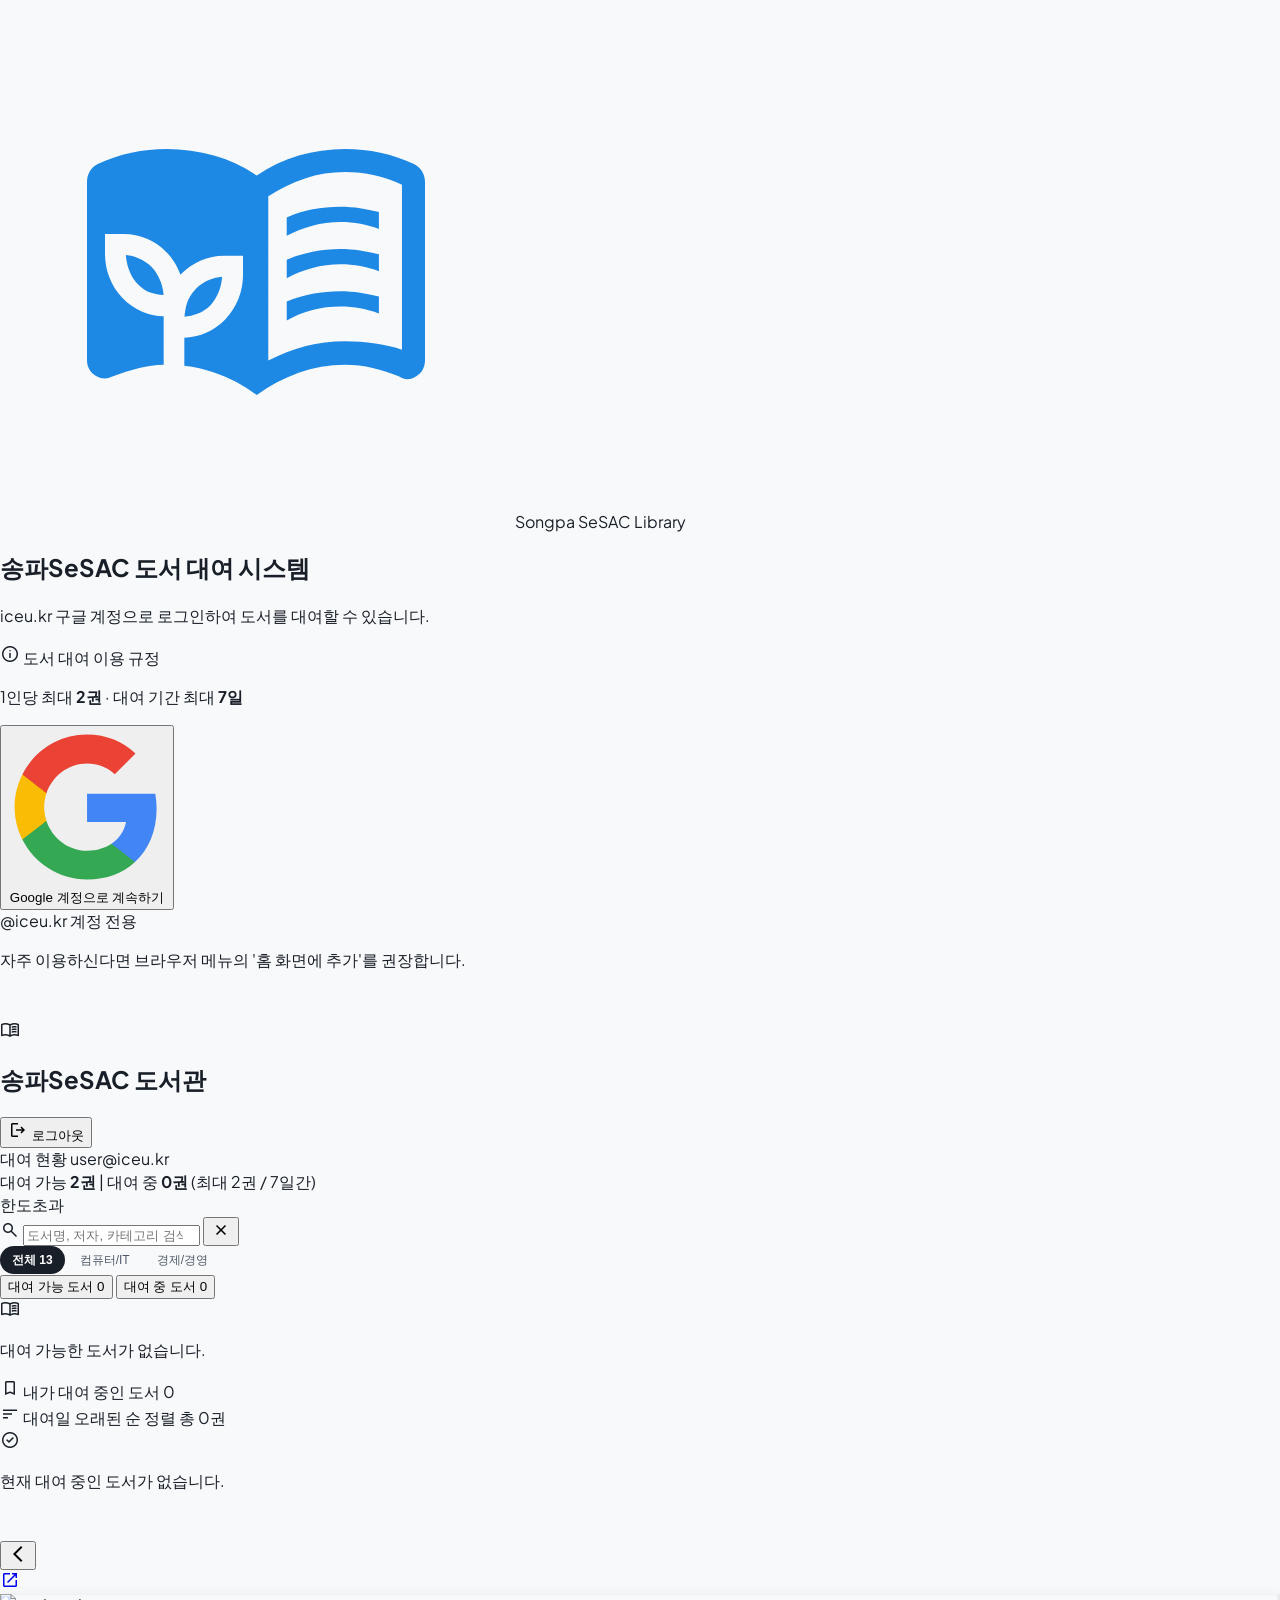
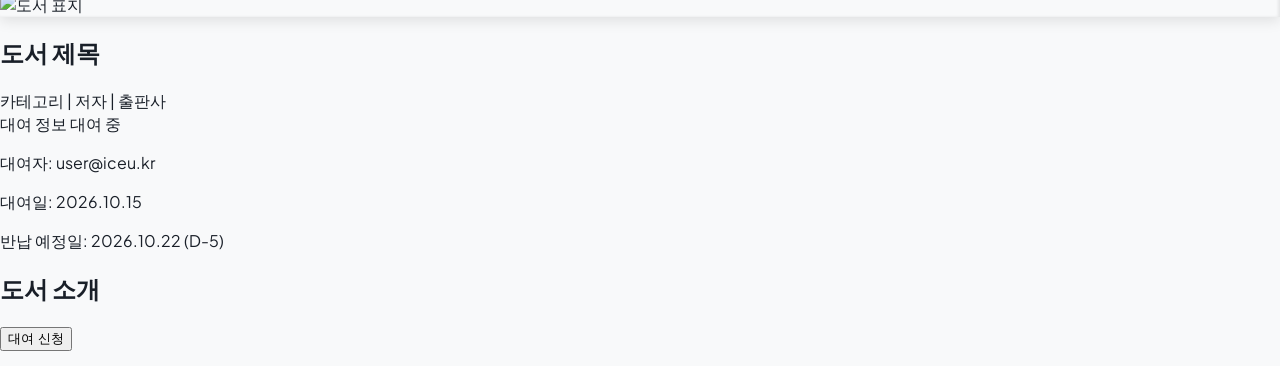
==== index.html @ e3304e96 "대여중 도서의 대여일 표시 삭제" ====
<!DOCTYPE html>
<html lang="ko">
<head>
  <meta charset="utf-8">
  <meta name="viewport" content="width=device-width, initial-scale=1.0, maximum-scale=1.0, user-scalable=no, viewport-fit=cover">
  <title>송파SeSAC 도서 대여 및 관리 시스템</title>

  <!-- iOS Safari ITP & Storage Partitioning Protection -->
  <script>
    // *.web.app 접속 시 authDomain(*.firebaseapp.com)과 동일 출처로 즉시 전환
    if (typeof location !== 'undefined' && location.hostname.endsWith('.web.app')) {
      location.replace('https://' + location.hostname.replace('.web.app', '.firebaseapp.com') + location.pathname + location.search + location.hash);
    }
  </script>

  <!-- PWA Metadata -->
  <link rel="manifest" href="./manifest.json?v=2">
  <meta name="theme-color" content="#0066ff">
  <meta name="apple-mobile-web-app-capable" content="yes">
  <meta name="apple-mobile-web-app-status-bar-style" content="default">
  <meta name="apple-mobile-web-app-title" content="SeSAC도서관">

  <!-- Apple Touch Icon for iOS Safari (Cache-busted) -->
  <link rel="apple-touch-icon" href="./icons/icon-192.png?v=2">
  <link rel="apple-touch-icon" sizes="180x180" href="./icons/icon-192.png?v=2">
  <link rel="apple-touch-icon" sizes="192x192" href="./icons/icon-192.png?v=2">
  <link rel="apple-touch-icon" sizes="512x512" href="./icons/icon-512.png?v=2">
  <link rel="apple-touch-icon-precomposed" href="./icons/icon-192.png?v=2">
  <link rel="icon" type="image/png" sizes="192x192" href="./icons/icon-192.png?v=2">
  <link rel="icon" type="image/png" sizes="512x512" href="./icons/icon-512.png?v=2">
  <link rel="shortcut icon" href="./icons/icon-192.png?v=2">

  <!-- Google Web Fonts & Material Symbols -->
  <link rel="preconnect" href="https://fonts.googleapis.com">
  <link rel="preconnect" href="https://fonts.gstatic.com" crossorigin>
  <link href="https://fonts.googleapis.com/css2?family=Plus+Jakarta+Sans:wght@400;500;600;700&family=Pretendard:wght@400;500;600;700&display=swap" rel="stylesheet">
  <link href="https://fonts.googleapis.com/css2?family=Material+Symbols+Outlined:opsz,wght,FILL,GRAD@20..48,100..700,0..1,-50..200" rel="stylesheet">

  <!-- Tailwind CSS -->
  <script src="https://cdn.tailwindcss.com?plugins=forms,container-queries"></script>
  <script>
    tailwind.config = {
      darkMode: "class",
      theme: {
        extend: {
          colors: {
            primary: "#0066ff",
            "primary-hover": "#0052cc",
            "primary-dark": "#004881",
            "primary-light": "#e8f2ff",
            surface: "#ffffff",
            "surface-subtle": "#f8f9fa",
            "surface-alt": "#f8f9fa",
            "surface-muted": "#f1f3f5",
            "border-subtle": "#e9ecef",
            "border-default": "#dee2e6",
            "border-line": "#e9ecef",
            "text-main": "#191f28",
            "text-sub": "#4e5968",
            "text-muted": "#8b95a1",
            "badge-red": "#e03131",
            "badge-red-bg": "#fff5f5",
            "badge-blue": "#0066ff",
            "badge-blue-bg": "#eff6ff",
            "badge-green": "#2b8a3e",
            "badge-green-bg": "#ebfbee"
          },
          fontFamily: {
            sans: ["Pretendard", "Plus Jakarta Sans", "-apple-system", "BlinkMacSystemFont", "system-ui", "sans-serif"]
          }
        }
      }
    };
  </script>

  <!-- Custom Styles -->
  <link rel="stylesheet" href="./styles.css?v=7">

  <!-- Firebase SDKs (Compat for Zero-build Browser PWA) -->
  <script src="https://www.gstatic.com/firebasejs/10.12.0/firebase-app-compat.js"></script>
  <script src="https://www.gstatic.com/firebasejs/10.12.0/firebase-auth-compat.js"></script>
  <script src="https://www.gstatic.com/firebasejs/10.12.0/firebase-firestore-compat.js"></script>
</head>
<body class="bg-[#f8f9fa] text-text-main min-h-screen flex flex-col justify-between items-center selection:bg-primary selection:text-white">

  <!-- APP SHELL CONTAINER (Mobile Centered) -->
  <div id="appShell" class="w-full max-w-md min-h-screen bg-white flex flex-col relative shadow-xl shadow-slate-200/50">

    <!-- ========================================== -->
    <!-- 1. HOME SCREEN (로그인 화면 - design_guide/home) -->
    <!-- ========================================== -->
    <section id="homeView" class="w-full h-[100dvh] min-h-[100dvh] max-h-[100dvh] flex flex-col justify-between pt-safe pb-safe px-5 py-4 sm:py-6 bg-[#f8f9fa] overflow-hidden">
      <main class="w-full flex flex-col justify-between flex-1 h-full">
        <!-- Top Brand Header -->
        <div class="flex flex-col items-center text-center mt-2 sm:mt-6 mb-3 sm:mb-6">
          <img src="./icons/icon_logo_512.svg" alt="송파SeSAC 도서관" class="w-20 h-20 sm:w-28 sm:h-28 mb-3 object-contain" onerror="this.onerror=null; this.src='./icons/icon_logo_512.png';">
          <span class="text-xs font-semibold text-primary tracking-wider uppercase mb-1">Songpa SeSAC Library</span>
          <h1 class="text-xl sm:text-2xl font-bold text-text-main tracking-tight">송파SeSAC 도서 대여 시스템</h1>
          <p class="text-[13px] sm:text-[14px] text-text-sub mt-1.5 leading-relaxed">
            iceu.kr 구글 계정으로 로그인하여 도서를 대여할 수 있습니다.
          </p>
        </div>

        <div class="space-y-3 sm:space-y-4 my-auto max-w-xs mx-auto w-full">
          <!-- Minimal Loan Rules Box (로그인 버튼 위로 배치) -->
          <div class="bg-surface-subtle border border-border-subtle rounded-xl p-3 px-3.5 shadow-sm">
            <div class="flex items-center gap-1.5 text-xs font-semibold text-text-sub mb-1">
              <span class="material-symbols-outlined text-[15px] text-text-muted">info</span>
              <span>도서 대여 이용 규정</span>
            </div>
            <p class="text-xs text-text-muted leading-relaxed">
              1인당 최대 <strong class="font-semibold text-text-sub">2권</strong> · 대여 기간 최대 <strong class="font-semibold text-text-sub">7일</strong>
            </p>
          </div>

          <!-- Google Login Button -->
          <div class="bg-white rounded-2xl p-3 border border-border-subtle shadow-sm">
            <button id="googleSsoBtn" type="button" class="w-full h-11 sm:h-12 bg-white hover:bg-slate-50 active:scale-[0.98] border border-border-default rounded-xl transition-all flex items-center justify-center gap-3 px-3 shadow-[0_1px_2px_rgba(0,0,0,0.04)]">
              <svg class="w-5 h-5 shrink-0" viewBox="0 0 24 24">
                <path d="M22.56 12.25c0-.78-.07-1.53-.2-2.25H12v4.26h5.92c-.26 1.37-1.04 2.53-2.21 3.31v2.77h3.57c2.08-1.92 3.28-4.74 3.28-8.09z" fill="#4285F4"/>
                <path d="M12 23c2.97 0 5.46-.98 7.28-2.66l-3.57-2.77c-.98.66-2.23 1.06-3.71 1.06-2.86 0-5.29-1.93-6.16-4.53H2.18v2.84C3.99 20.53 7.7 23 12 23z" fill="#34A853"/>
                <path d="M5.84 14.09c-.22-.66-.35-1.36-.35-2.09s.13-1.43.35-2.09V7.06H2.18C1.43 8.55 1 10.22 1 12s.43 3.45 1.18 4.94l2.85-2.22.81-.63z" fill="#FBBC05"/>
                <path d="M12 5.38c1.62 0 3.06.56 4.21 1.64l3.15-3.15C17.45 2.09 14.97 1 12 1 7.7 1 3.99 3.47 2.18 7.06l3.66 2.84c.87-2.6 3.3-4.52 6.16-4.52z" fill="#EA4335"/>
              </svg>
              <span class="text-sm font-semibold text-text-main">Google 계정으로 계속하기</span>
            </button>
            <div class="mt-2 text-center">
              <span class="inline-block text-[11px] font-medium text-primary bg-primary-light px-2 py-0.5 rounded-full">
                @iceu.kr 계정 전용
              </span>
            </div>
          </div>
        </div>

        <!-- Bottom PWA Helper Hint -->
        <div class="mt-auto pt-4 pb-1 text-center shrink-0">
          <p class="text-[11px] text-text-muted">
            자주 이용하신다면 브라우저 메뉴의 <span class="font-medium text-text-sub">'홈 화면에 추가'</span>를 권장합니다.
          </p>
        </div>
      </main>
    </section>

    <!-- ========================================== -->
    <!-- 2. BOOK LIST SCREEN (도서 목록 화면 - design_guide/book_list) -->
    <!-- ========================================== -->
    <section id="bookListView" class="w-full min-h-screen flex flex-col bg-white hidden">
      <!-- 1. Fixed Header -->
      <header class="sticky top-0 w-full z-30 bg-white/95 backdrop-blur-md pt-safe border-b border-border-subtle">
        <div class="h-14 px-4 flex items-center justify-between">
          <div class="flex items-center gap-2 min-w-0">
            <div class="w-7 h-7 rounded-lg bg-primary text-white flex items-center justify-center font-bold text-xs shrink-0 shadow-sm">
              <span class="material-symbols-outlined text-[18px]">menu_book</span>
            </div>
            <h1 class="text-[17px] font-bold text-text-main tracking-tight truncate">송파SeSAC 도서관</h1>
          </div>
          <div class="flex items-center gap-1 shrink-0">
            <button id="logoutBtn" class="h-8 px-2.5 flex items-center gap-1 text-text-sub hover:text-text-main hover:bg-surface-alt rounded-lg text-xs transition" title="로그아웃" type="button">
              <span class="material-symbols-outlined text-[18px]">logout</span>
              <span class="text-[12px] font-medium">로그아웃</span>
            </button>
          </div>
        </div>
      </header>

      <!-- Main Scrollable Content -->
      <main class="flex-1 flex flex-col w-full pb-safe">
        <!-- 2. Rental Status Banner -->
        <div class="px-4 pt-3 pb-2">
          <div class="p-3.5 rounded-xl bg-surface-alt border border-border-line flex items-center justify-between shadow-xs">
            <div class="flex flex-col">
              <div class="flex items-center gap-1.5">
                <span class="text-[13px] font-bold text-text-main">대여 현황</span>
                <span id="userEmailBadge" class="text-[12px] text-primary font-mono font-medium truncate max-w-[190px]">user@iceu.kr</span>
              </div>
              <div class="text-[13px] text-text-sub mt-0.5">
                대여 가능 <strong id="userAvailableQuota" class="text-primary font-bold">2권</strong>
                <span class="mx-1 text-border-line">|</span>
                대여 중 <strong id="userRentedCount" class="text-text-main font-bold">0권</strong>
                <span class="text-[11px] text-text-muted">(최대 2권 / 7일간)</span>
              </div>
            </div>
            <div id="userWarningPill" class="hidden">
              <span class="px-2 py-1 rounded text-[11px] font-bold bg-badge-red-bg text-badge-red">한도초과</span>
            </div>
          </div>
        </div>

        <!-- 3. Search Bar -->
        <div class="px-4 py-2">
          <div class="relative flex items-center">
            <span class="material-symbols-outlined absolute left-3 text-text-muted text-[19px] pointer-events-none">search</span>
            <input id="catalogSearchInput" class="w-full h-10 pl-9 pr-9 bg-surface-alt text-text-main placeholder:text-text-muted text-[14px] rounded-lg border border-transparent focus:border-border-default focus:ring-1 focus:ring-primary focus:bg-white transition-all outline-none" placeholder="도서명, 저자, 카테고리 검색..." type="search">
            <button id="clearSearchBtn" class="absolute right-2.5 text-text-sub hover:text-text-main hidden" title="검색어 지우기" type="button">
              <span class="material-symbols-outlined text-[18px]">close</span>
            </button>
          </div>
        </div>

        <!-- 4. Category Filter Chips -->
        <div class="flex items-center gap-1.5 overflow-x-auto no-scrollbar px-4 py-1.5">
          <button class="category-chip active" data-category="ALL" type="button">전체 13</button>
          <button class="category-chip" data-category="컴퓨터/IT" type="button">컴퓨터/IT</button>
          <button class="category-chip" data-category="경제/경영" type="button">경제/경영</button>
        </div>

        <!-- 5. Segmented Tabs (대여 가능 도서 / 대여 중) -->
        <div class="px-4 pt-3 pb-1">
          <div class="flex border-b border-border-line">
            <button id="tabBtnAvailable" class="tab-btn flex-1 pb-2.5 text-center text-[14px] font-bold text-text-main border-b-2 border-primary transition-colors flex items-center justify-center gap-1.5" onclick="switchCatalogTab('available')" type="button">
              <span>대여 가능 도서</span>
              <span id="tabCountAvailable" class="text-[12px] font-bold text-primary">0</span>
            </button>
            <button id="tabBtnRented" class="tab-btn flex-1 pb-2.5 text-center text-[14px] font-medium text-text-sub hover:text-text-main border-b-2 border-transparent transition-colors flex items-center justify-center gap-1.5" onclick="switchCatalogTab('rented')" type="button">
              <span>대여 중 도서</span>
              <span id="tabCountRented" class="text-[12px] font-medium text-badge-red">0</span>
            </button>
          </div>
        </div>

        <!-- 6. SECTION 1: 대여 가능 도서 목록 -->
        <section id="sectionAvailable" class="flex flex-col transition-opacity duration-200">
          <div id="availableBooksList" class="flex flex-col divide-y divide-border-subtle">
            <!-- Rendered dynamically by JavaScript -->
          </div>
          <div id="emptyAvailableNotice" class="hidden p-12 text-center flex flex-col items-center justify-center text-text-muted">
            <span class="material-symbols-outlined text-[44px] mb-2 text-slate-300">menu_book</span>
            <p class="text-sm font-medium">대여 가능한 도서가 없습니다.</p>
          </div>
        </section>

        <!-- 7. SECTION 2: 대여 중 도서 목록 (대여일 오래된 순 정렬) -->
        <section id="sectionRented" class="flex flex-col transition-opacity duration-200 hidden">
          <!-- My Rented Highlight Bar -->
          <div id="myRentedBanner" class="p-4 bg-primary-light/40 border-b border-blue-100 hidden">
            <div class="flex items-center justify-between mb-2">
              <div class="flex items-center gap-1.5">
                <span class="material-symbols-outlined text-primary text-[18px]">bookmark</span>
                <span class="text-[13px] font-bold text-primary-dark">내가 대여 중인 도서</span>
                <span id="myRentedCountBadge" class="px-1.5 py-0.2 rounded-full text-[11px] font-bold bg-primary text-white">0</span>
              </div>
            </div>
            <div id="myRentedContainer" class="space-y-2.5">
              <!-- Rendered dynamically -->
            </div>
          </div>

          <!-- Sort & Counter Header -->
          <div class="px-4 py-2.5 bg-surface-alt border-b border-border-subtle flex items-center justify-between text-[12px]">
            <span class="text-text-sub font-medium flex items-center gap-1">
              <span class="material-symbols-outlined text-[15px] text-text-muted">sort</span>
              대여일 오래된 순 정렬
            </span>
            <span id="rentedHeaderTotal" class="text-[12px] text-text-muted font-mono">총 0권</span>
          </div>

          <!-- Rented Books List -->
          <div id="rentedBooksList" class="flex flex-col divide-y divide-border-subtle">
            <!-- Rendered dynamically by JavaScript -->
          </div>

          <div id="emptyRentedNotice" class="hidden p-12 text-center flex flex-col items-center justify-center text-text-muted">
            <span class="material-symbols-outlined text-[44px] mb-2 text-slate-300">check_circle</span>
            <p class="text-sm font-medium">현재 대여 중인 도서가 없습니다.</p>
          </div>
        </section>
      </main>
    </section>

    <!-- ========================================== -->
    <!-- 3. BOOK DETAIL SCREEN (도서 상세 화면 - design_guide/book_info) -->
    <!-- ========================================== -->
    <section id="bookDetailView" class="fixed inset-0 max-w-md mx-auto z-30 flex flex-col bg-white overflow-hidden shadow-2xl hidden">
      <!-- 1. Scrollable Content Area: 책 표지, 제목, 도서 소개 등 전체 내용 스크롤 -->
      <div id="detailScrollContainer" class="flex-1 min-h-0 overflow-y-auto overscroll-contain">
        <!-- Top Hero & Blur Background -->
        <div id="detailHeroBg" class="relative w-full bg-gradient-to-b from-[#6b829e] via-[#94a9bf] to-[#c7d5e4] pt-safe transition-colors duration-300 overflow-hidden">
          <!-- Soft blurred ambient gradient glow -->
          <div id="detailBlurPoster" class="absolute inset-0 bg-cover bg-center blur-2xl scale-125 opacity-60 pointer-events-none"></div>
          <div class="absolute inset-0 bg-black/10 pointer-events-none"></div>

          <!-- Navigation Header -->
          <header class="relative z-20 flex items-center justify-between px-4 h-14 text-white">
            <button id="detailBackBtn" aria-label="뒤로가기" class="w-10 h-10 flex items-center justify-center rounded-full hover:bg-white/20 active:scale-95 transition-transform" type="button">
              <span class="material-symbols-outlined text-[26px]">arrow_back_ios_new</span>
            </button>
            <div class="flex items-center gap-1.5">
              <a id="detailExternalLink" href="#" target="_blank" rel="noopener noreferrer" aria-label="서점 페이지 열기" class="w-10 h-10 flex items-center justify-center rounded-full hover:bg-white/20 active:scale-95 transition" title="교보문고 페이지 열기">
                <span class="material-symbols-outlined text-[22px]">open_in_new</span>
              </a>
            </div>
          </header>

          <!-- Book Cover Presentation (3D Book Layout) -->
          <div class="relative z-10 flex justify-center pt-2 pb-7 px-4">
            <div class="relative group">
              <!-- 3D Shadow -->
              <div class="absolute inset-0 bg-black/35 blur-xl transform translate-y-4 scale-95 rounded-lg"></div>
              <!-- Book Wrap -->
              <div class="relative w-40 aspect-[1/1.45] rounded-md overflow-hidden shadow-2xl bg-white border border-white/20 book-spine-shadow">
                <img id="detailBookCover" class="w-full h-full object-cover" src="" alt="도서 표지">
                <div class="absolute inset-0 bg-gradient-to-r from-black/20 via-transparent to-black/5 pointer-events-none"></div>
                <div class="absolute left-0 top-0 bottom-0 w-2.5 bg-gradient-to-r from-black/30 via-white/10 to-transparent pointer-events-none"></div>
              </div>
            </div>
          </div>
        </div>

        <!-- White Curved Container Overlay (Body) -->
        <main class="relative z-20 -mt-5 bg-white rounded-t-[24px] shadow-[0_-4px_20px_rgba(0,0,0,0.06)] pb-8">
          <div class="pt-6 px-5 max-w-lg mx-auto">
            <!-- Status Badge -->
            <div id="detailStatusBadge" class="inline-flex items-center gap-1 px-2.5 py-1 rounded-full text-[12px] font-bold mb-2.5">
              <!-- Dynamically populated -->
            </div>

            <!-- Title -->
            <h1 id="detailTitle" class="text-[20px] font-bold text-text-main leading-[1.35] tracking-tight">
              도서 제목
            </h1>

            <!-- Metadata Line -->
            <div class="mt-2 flex items-center flex-wrap gap-x-2 text-[14px] text-text-sub">
              <span id="detailCategory">카테고리</span>
              <span class="text-border-line">|</span>
              <span id="detailAuthor">저자</span>
              <span class="text-border-line">|</span>
              <span id="detailPublisher">출판사</span>
            </div>

            <!-- Current Rental Status Details (대여 중인 경우 정보 카드 표시) -->
            <div id="detailRentalInfoCard" class="mt-4 p-3.5 rounded-xl bg-surface-alt border border-border-line hidden">
              <div class="flex items-center justify-between text-xs mb-1">
                <span class="text-text-sub font-semibold">대여 정보</span>
                <span id="detailRentalStateBadge" class="px-1.5 py-0.5 rounded text-[10px] font-bold bg-primary text-white">대여 중</span>
              </div>
              <div class="text-[13px] text-text-sub space-y-1">
                <p>대여자: <span id="detailRentedUser" class="font-medium text-text-main">user@iceu.kr</span></p>
                <p>대여일: <span id="detailRentDate" class="font-mono text-text-main">2026.10.15</span></p>
                <p>반납 예정일: <span id="detailDueDate" class="font-mono font-bold text-primary">2026.10.22 (D-5)</span></p>
              </div>
            </div>

            <!-- Tab Content Area: 도서 소개 -->
            <div class="py-6 border-t border-border-subtle mt-5">
              <h2 class="text-[16px] font-bold text-text-main tracking-tight mb-3">도서 소개</h2>
              <div id="detailDescription" class="text-[14px] leading-relaxed text-text-sub space-y-3 whitespace-pre-line">
                <!-- Rendered description -->
              </div>
            </div>
          </div>
        </main>
      </div>

      <!-- 2. Separated Bottom Action Bar (스크롤과 완전히 분리되어 항상 화면 하단에 고정 표시) -->
      <footer class="shrink-0 z-20 w-full bg-white/95 backdrop-blur-md border-t border-border-subtle pb-safe px-4 py-3 shadow-[0_-4px_16px_rgba(0,0,0,0.06)]">
        <div class="max-w-md mx-auto flex items-center gap-3">
          <!-- Action Button: 대여 신청 or 반납하기 or 대여중 비활성 안내 -->
          <button id="detailActionBtn" type="button" class="w-full h-12 rounded-xl bg-primary hover:bg-primary-hover active:scale-[0.98] text-white font-bold text-[16px] shadow-sm transition flex items-center justify-center gap-1.5">
            <span>대여 신청</span>
          </button>
        </div>
      </footer>
    </section>

  </div>

  <!-- ========================================== -->
  <!-- 4. MODALS & TOAST NOTIFICATIONS -->
  <!-- ========================================== -->

  <!-- Modal 1: 대여 신청 확인 (design_guide/checkout_book 디자인) -->
  <div id="checkoutModal" style="display: none;" class="fixed inset-0 z-50 bg-black/60 backdrop-blur-sm items-center justify-center p-4">
    <div class="w-full max-w-[358px] sm:max-w-md bg-white rounded-[24px] p-6 shadow-2xl border border-slate-100 flex flex-col gap-4 modal-content-enter">
      <!-- Modal Header -->
      <div class="flex items-start justify-between">
        <div class="flex items-center gap-3">
          <div class="w-10 h-10 rounded-full bg-blue-50 text-primary flex items-center justify-center shrink-0">
            <span class="material-symbols-outlined text-[22px]">local_library</span>
          </div>
          <div>
            <h2 class="text-[18px] font-bold text-text-main leading-tight">대여 신청 확인</h2>
          </div>
        </div>
        <button id="closeCheckoutModalBtn" aria-label="닫기" class="w-8 h-8 rounded-full bg-slate-100 hover:bg-slate-200 flex items-center justify-center text-text-sub hover:text-text-main transition active:scale-95" type="button">
          <span class="material-symbols-outlined text-[18px]">close</span>
        </button>
      </div>

      <!-- Question Banner -->
      <div class="py-3 px-3.5 rounded-xl bg-blue-50/80 text-text-main flex items-center gap-2 border border-blue-100">
        <span class="material-symbols-outlined text-primary text-[20px]">help_outline</span>
        <span class="text-[14px] font-semibold">도서를 대여하시겠습니까?</span>
      </div>

      <!-- Details List (명세 카드) -->
      <div class="rounded-xl bg-surface-alt p-4 space-y-2.5 border border-border-subtle text-[13px]">
        <div class="flex justify-between items-start gap-2">
          <span class="text-text-sub shrink-0">도서명</span>
          <span id="checkoutModalBookTitle" class="text-text-main font-semibold text-right line-clamp-1 truncate max-w-[200px]">도서 제목</span>
        </div>
        <div class="flex justify-between items-center">
          <span class="text-text-sub">대여 신청자</span>
          <span id="checkoutModalUserEmail" class="text-text-main font-medium font-mono text-[12px]">user@iceu.kr</span>
        </div>
        <div class="flex justify-between items-center">
          <span class="text-text-sub">대여 신청일</span>
          <span id="checkoutModalRentDate" class="text-text-main font-medium">오늘</span>
        </div>
        <div class="flex justify-between items-center pt-2 border-t border-border-subtle">
          <span class="text-text-sub">반납 기한</span>
          <span id="checkoutModalDueDate" class="text-primary font-bold text-[14px]">2026.10.24 (7일간)</span>
        </div>
      </div>

      <!-- Caution Policy Note (주의사항 경고 박스) -->
      <div class="rounded-xl bg-amber-50/80 p-3 flex items-start gap-2 border border-amber-200/60">
        <span class="material-symbols-outlined text-amber-600 text-[18px] shrink-0 mt-0.5">warning</span>
        <p class="text-[12px] text-amber-900 leading-snug">
          1인당 최대 2권까지 대여 가능하며, 7일 이내에 반납해야 합니다.
        </p>
      </div>

      <!-- Modal Actions -->
      <div class="flex items-center gap-2.5 pt-1">
        <button id="cancelCheckoutBtn" class="flex-1 h-12 rounded-xl bg-slate-100 hover:bg-slate-200 active:bg-slate-200 text-text-sub font-semibold text-[15px] transition active:scale-[0.98] flex items-center justify-center" type="button">
          취소
        </button>
        <button id="confirmCheckoutBtn" class="flex-1 h-12 rounded-xl bg-primary hover:bg-primary-hover active:scale-[0.98] text-white font-bold text-[15px] shadow-[0_2px_8px_rgba(0,102,255,0.25)] transition flex items-center justify-center gap-1.5" type="button">
          <span class="material-symbols-outlined text-[18px]">check</span>
          <span>확인</span>
        </button>
      </div>
    </div>
  </div>

  <!-- Modal 2: 반납 확인 모달 -->
  <div id="returnModal" style="display: none;" class="fixed inset-0 z-50 bg-black/60 backdrop-blur-sm items-center justify-center p-4">
    <div class="w-full max-w-[358px] sm:max-w-md bg-white rounded-[24px] p-6 shadow-2xl border border-slate-100 flex flex-col gap-4 modal-content-enter">
      <div class="flex items-start justify-between">
        <div class="flex items-center gap-3">
          <div class="w-10 h-10 rounded-full bg-emerald-50 text-emerald-600 flex items-center justify-center shrink-0">
            <span class="material-symbols-outlined text-[22px]">assignment_return</span>
          </div>
          <div>
            <h2 class="text-[18px] font-bold text-text-main leading-tight">도서 반납 확인</h2>
          </div>
        </div>
        <button id="closeReturnModalBtn" aria-label="닫기" class="w-8 h-8 rounded-full bg-slate-100 hover:bg-slate-200 flex items-center justify-center text-text-sub hover:text-text-main transition active:scale-95" type="button">
          <span class="material-symbols-outlined text-[18px]">close</span>
        </button>
      </div>

      <div class="py-3 px-3.5 rounded-xl bg-emerald-50/80 text-emerald-950 flex items-center gap-2 border border-emerald-100">
        <span class="material-symbols-outlined text-emerald-600 text-[20px]">assignment_turned_in</span>
        <span class="text-[14px] font-semibold">도서를 반납 처리하시겠습니까?</span>
      </div>

      <div class="rounded-xl bg-surface-alt p-4 space-y-2 border border-border-subtle text-[13px]">
        <div class="flex justify-between items-start gap-2">
          <span class="text-text-sub shrink-0">반납 도서</span>
          <span id="returnModalBookTitle" class="text-text-main font-semibold text-right line-clamp-1 truncate max-w-[200px]">도서 제목</span>
        </div>
        <div class="flex justify-between items-center">
          <span class="text-text-sub">반납자</span>
          <span id="returnModalUserEmail" class="text-text-main font-medium font-mono text-[12px]">user@iceu.kr</span>
        </div>
      </div>

      <div class="flex items-center gap-2.5 pt-1">
        <button id="cancelReturnBtn" class="flex-1 h-12 rounded-xl bg-slate-100 hover:bg-slate-200 text-text-sub font-semibold text-[15px] transition active:scale-[0.98] flex items-center justify-center" type="button">
          취소
        </button>
        <button id="confirmReturnBtn" class="flex-1 h-12 rounded-xl bg-emerald-600 hover:bg-emerald-700 active:scale-[0.98] text-white font-bold text-[15px] shadow-[0_2px_8px_rgba(5,150,105,0.25)] transition flex items-center justify-center gap-1.5" type="button">
          <span class="material-symbols-outlined text-[18px]">assignment_turned_in</span>
          <span>반납하기</span>
        </button>
      </div>
    </div>
  </div>

  <!-- Toast Notification -->
  <div id="toastNotification" style="display: none;" class="fixed top-6 left-1/2 -translate-x-1/2 z-50 items-center gap-2 px-4 py-2.5 rounded-full bg-text-main text-white shadow-xl text-[13px] font-medium transition-all duration-300">
    <span id="toastIcon" class="material-symbols-outlined text-[18px] text-emerald-400">check_circle</span>
    <span id="toastMessage">알림 메시지</span>
  </div>

  <!-- Application Logic Modules -->
  <script src="./firebase-config.js?v=4"></script>
  <script src="./app.js?v=7"></script>

  <!-- Service Worker Registration -->
  <script>
    if ('serviceWorker' in navigator) {
      window.addEventListener('load', () => {
        navigator.serviceWorker.register('./sw.js').then((reg) => {
          console.log('✅ SeSAC PWA ServiceWorker 등록 완료:', reg.scope);
        }).catch((err) => {
          console.warn('ServiceWorker 등록 실패:', err);
        });
      });
    }
  </script>
</body>
</html>
---- styles.css ----
/* SeSAC Library Custom Styles & Mobile Enhancements */

@layer base {
  html, body {
    width: 100%;
    min-height: 100%;
    margin: 0;
    padding: 0;
    background-color: #f8f9fa;
    color: #191f28;
    font-family: 'Pretendard', 'Plus Jakarta Sans', -apple-system, BlinkMacSystemFont, system-ui, sans-serif;
    -webkit-font-smoothing: antialiased;
    -moz-osx-font-smoothing: grayscale;
    -webkit-tap-highlight-color: transparent;
  }

  body {
    overscroll-behavior-y: none;
  }

  .pb-safe {
    padding-bottom: max(env(safe-area-inset-bottom, 16px), 16px);
  }

  .pt-safe {
    padding-top: max(env(safe-area-inset-top, 16px), 16px);
  }
}

.material-symbols-outlined {
  font-family: 'Material Symbols Outlined', 'Material Symbols Rounded', sans-serif !important;
  font-weight: normal;
  font-style: normal;
  font-size: 20px;
  line-height: 1;
  display: inline-flex;
  align-items: center;
  justify-content: center;
  letter-spacing: normal;
  text-transform: none;
  white-space: nowrap;
  word-wrap: normal;
  direction: ltr;
  -webkit-font-smoothing: antialiased;
}

/* Hide scrollbars but allow scrolling */
::-webkit-scrollbar {
  display: none;
}
* {
  -ms-overflow-style: none;
  scrollbar-width: none;
}

.no-scrollbar::-webkit-scrollbar {
  display: none;
}
.no-scrollbar {
  -ms-overflow-style: none;
  scrollbar-width: none;
}

/* 3D Realistic Book Spine & Depth Shadow */
.book-spine-shadow {
  box-shadow: 0 4px 14px rgba(0, 0, 0, 0.1), inset -2px 0 3px rgba(0, 0, 0, 0.08);
}

.book-hero-shadow {
  box-shadow: 0 16px 36px -8px rgba(0, 0, 0, 0.35), 0 0 0 1px rgba(255, 255, 255, 0.2) inset;
}

/* Transition animations */
.page-fade-in {
  animation: fadeIn 0.22s cubic-bezier(0.16, 1, 0.3, 1) forwards;
}

@keyframes fadeIn {
  from {
    opacity: 0;
    transform: translateY(6px);
  }
  to {
    opacity: 1;
    transform: translateY(0);
  }
}

/* Modal backdrop fade */
.modal-backdrop-enter {
  animation: backdropFade 0.2s ease-out forwards;
}

@keyframes backdropFade {
  from { opacity: 0; }
  to { opacity: 1; }
}

.modal-content-enter {
  animation: modalScale 0.25s cubic-bezier(0.16, 1, 0.3, 1) forwards;
}

@keyframes modalScale {
  from {
    opacity: 0;
    transform: scale(0.92) translateY(12px);
  }
  to {
    opacity: 1;
    transform: scale(1) translateY(0);
  }
}

/* Category filter chips */
.category-chip {
  display: inline-flex;
  align-items: center;
  justify-content: center;
  padding: 4px 12px;
  border-radius: 9999px;
  font-size: 12px;
  line-height: 1.25rem;
  font-weight: 500;
  white-space: nowrap;
  flex-shrink: 0;
  border: none;
  outline: none;
  cursor: pointer;
  background-color: #f8f9fa;
  color: #4e5968;
  -webkit-appearance: none;
  appearance: none;
  -webkit-tap-highlight-color: transparent;
  transition: background-color 0.15s ease, color 0.15s ease, transform 0.1s ease;
}

/* 터치 디바이스에서는 sticky hover가 일어나지 않도록 마우스 호버 지원 기기에서만 호버 색상 적용 */
@media (hover: hover) and (pointer: fine) {
  .category-chip:not(.active):hover {
    color: #191f28;
    background-color: #f1f3f5;
  }
}

.category-chip:active {
  transform: scale(0.96);
}

/* 활성화된 카테고리 칩 (아이폰/사파리 및 모든 브라우저에서 어두운 배경 + 하얀색 글씨 강제) */
.category-chip.active,
.category-chip.active:hover,
.category-chip.active:focus,
.category-chip.active:active {
  background-color: #191f28 !important;
  color: #ffffff !important;
  -webkit-text-fill-color: #ffffff !important;
  font-weight: 600 !important;
}

/* Ripple / active press feel */
.btn-press:active {
  transform: scale(0.98);
}

/* 도서 상세 화면 스와이프 제스처 최적화 */
#bookDetailView {
  will-change: transform, opacity;
  -webkit-backface-visibility: hidden;
  backface-visibility: hidden;
  -webkit-transform: translate3d(0, 0, 0);
  transform: translate3d(0, 0, 0);
}
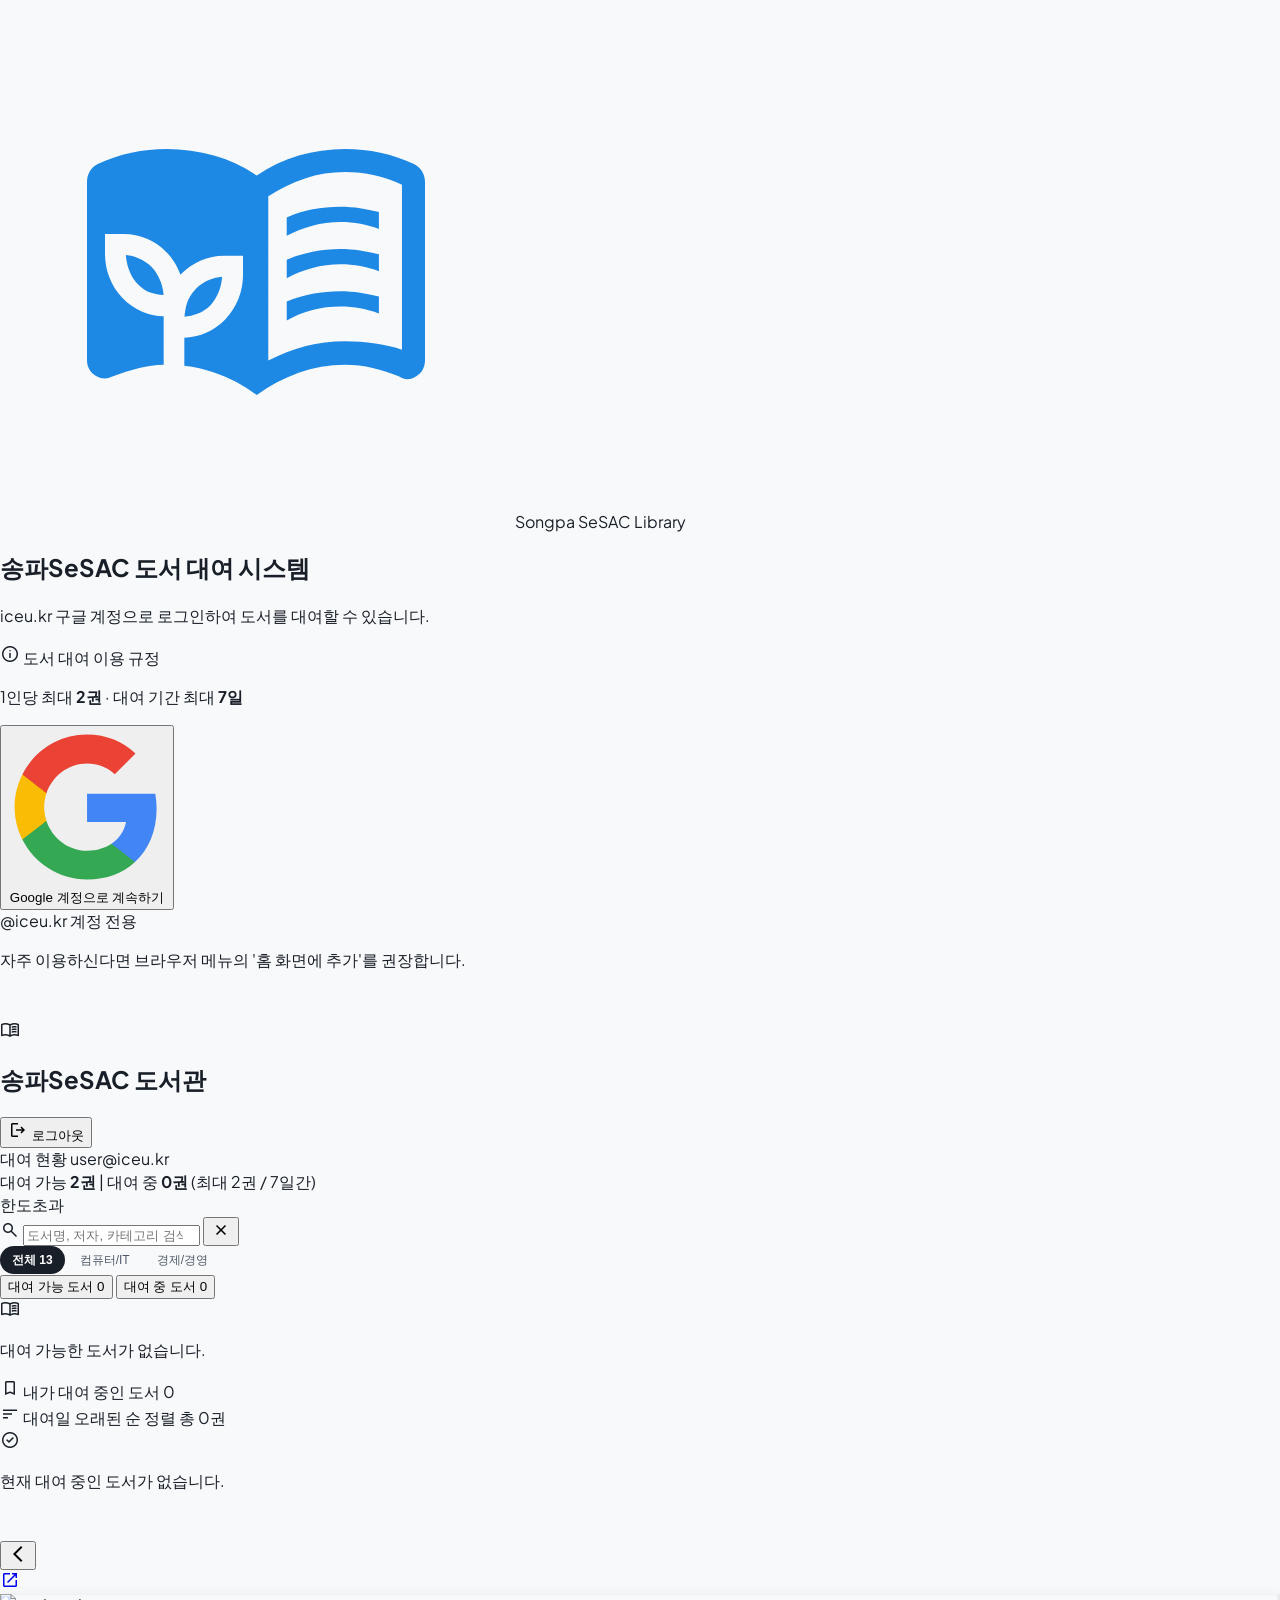
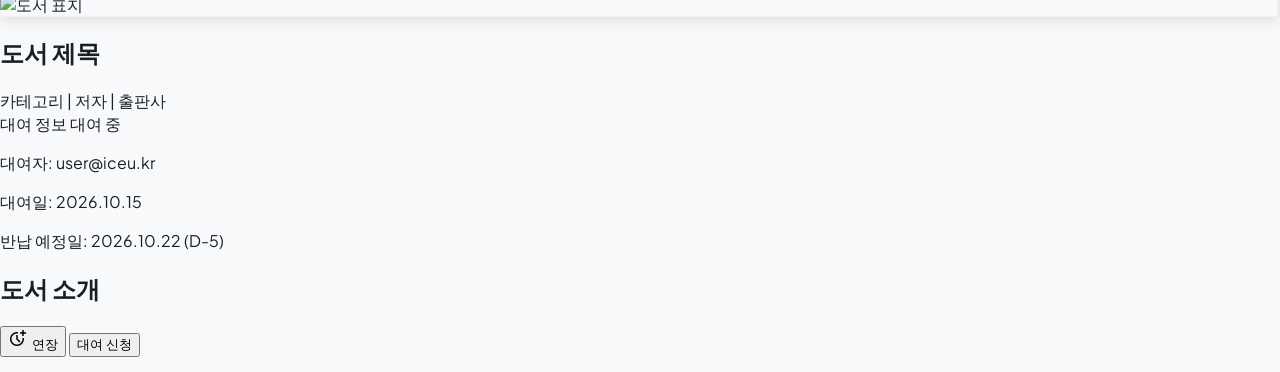
==== commit 5947b74a: "feat: 도서 대여 반납 연장 기능 및 최대 2회(21일) 제한 구현" ====
--- a/index.html
+++ b/index.html
@@ -74,7 +74,7 @@
   </script>
 
   <!-- Custom Styles -->
-  <link rel="stylesheet" href="./styles.css?v=7">
+  <link rel="stylesheet" href="./styles.css?v=9">
 
   <!-- Firebase SDKs (Compat for Zero-build Browser PWA) -->
   <script src="https://www.gstatic.com/firebasejs/10.12.0/firebase-app-compat.js"></script>
@@ -93,7 +93,7 @@
       <main class="w-full flex flex-col justify-between flex-1 h-full">
         <!-- Top Brand Header -->
         <div class="flex flex-col items-center text-center mt-2 sm:mt-6 mb-3 sm:mb-6">
-          <img src="./icons/icon_logo_512.svg" alt="송파SeSAC 도서관" class="w-20 h-20 sm:w-28 sm:h-28 mb-3 object-contain" onerror="this.onerror=null; this.src='./icons/icon_logo_512.png';">
+          <img src="./icons/icon_logo_512.svg" alt="송파SeSAC 도서관" class="w-[128px] h-[128px] mb-3 object-contain" onerror="this.onerror=null; this.src='./icons/icon_logo_512.png';">
           <span class="text-xs font-semibold text-primary tracking-wider uppercase mb-1">Songpa SeSAC Library</span>
           <h1 class="text-xl sm:text-2xl font-bold text-text-main tracking-tight">송파SeSAC 도서 대여 시스템</h1>
           <p class="text-[13px] sm:text-[14px] text-text-sub mt-1.5 leading-relaxed">
@@ -354,9 +354,14 @@
 
       <!-- 2. Separated Bottom Action Bar (스크롤과 완전히 분리되어 항상 화면 하단에 고정 표시) -->
       <footer class="shrink-0 z-20 w-full bg-white/95 backdrop-blur-md border-t border-border-subtle pb-safe px-4 py-3 shadow-[0_-4px_16px_rgba(0,0,0,0.06)]">
-        <div class="max-w-md mx-auto flex items-center gap-3">
+        <div class="max-w-md mx-auto flex items-center gap-2.5">
+          <!-- 연장 버튼 (내가 대여 중일 때 표시) -->
+          <button id="detailExtendBtn" type="button" class="hidden w-[105px] h-12 rounded-xl bg-blue-50 hover:bg-blue-100 active:scale-[0.98] text-primary border border-blue-200 font-bold text-[15px] transition flex items-center justify-center gap-1 shrink-0">
+            <span class="material-symbols-outlined text-[19px]">more_time</span>
+            <span>연장</span>
+          </button>
           <!-- Action Button: 대여 신청 or 반납하기 or 대여중 비활성 안내 -->
-          <button id="detailActionBtn" type="button" class="w-full h-12 rounded-xl bg-primary hover:bg-primary-hover active:scale-[0.98] text-white font-bold text-[16px] shadow-sm transition flex items-center justify-center gap-1.5">
+          <button id="detailActionBtn" type="button" class="w-full flex-1 h-12 rounded-xl bg-primary hover:bg-primary-hover active:scale-[0.98] text-white font-bold text-[16px] shadow-sm transition flex items-center justify-center gap-1.5">
             <span>대여 신청</span>
           </button>
         </div>
@@ -479,6 +484,55 @@
     </div>
   </div>
 
+  <!-- Modal 3: 반납일 연장 확인 모달 -->
+  <div id="extendModal" style="display: none;" class="fixed inset-0 z-50 bg-black/60 backdrop-blur-sm items-center justify-center p-4">
+    <div class="w-full max-w-[358px] sm:max-w-md bg-white rounded-[24px] p-6 shadow-2xl border border-slate-100 flex flex-col gap-4 modal-content-enter">
+      <div class="flex items-start justify-between">
+        <div class="flex items-center gap-3">
+          <div class="w-10 h-10 rounded-full bg-blue-50 text-primary flex items-center justify-center shrink-0">
+            <span class="material-symbols-outlined text-[22px]">more_time</span>
+          </div>
+          <div>
+            <h2 class="text-[18px] font-bold text-text-main leading-tight">도서 반납 연장</h2>
+          </div>
+        </div>
+        <button id="closeExtendModalBtn" aria-label="닫기" class="w-8 h-8 rounded-full bg-slate-100 hover:bg-slate-200 flex items-center justify-center text-text-sub hover:text-text-main transition active:scale-95" type="button">
+          <span class="material-symbols-outlined text-[18px]">close</span>
+        </button>
+      </div>
+
+      <div class="py-3 px-3.5 rounded-xl bg-blue-50/80 text-blue-950 flex items-center gap-2 border border-blue-100">
+        <span class="material-symbols-outlined text-primary text-[20px]">help</span>
+        <span class="text-[14px] font-semibold">반납일을 미루시겠습니까?</span>
+      </div>
+
+      <div class="rounded-xl bg-surface-alt p-4 space-y-2 border border-border-subtle text-[13px]">
+        <div class="flex justify-between items-start gap-2">
+          <span class="text-text-sub shrink-0">대상 도서</span>
+          <span id="extendModalBookTitle" class="text-text-main font-semibold text-right line-clamp-1 truncate max-w-[200px]">도서 제목</span>
+        </div>
+        <div class="flex justify-between items-center">
+          <span class="text-text-sub">기존 반납 예정일</span>
+          <span id="extendModalCurrentDueDate" class="text-text-sub font-mono font-medium text-[12px]">2026.10.22</span>
+        </div>
+        <div class="flex justify-between items-center pt-2 border-t border-border-subtle">
+          <span class="text-text-main font-semibold">연장 후 반납일</span>
+          <span id="extendModalNewDueDate" class="text-primary font-mono font-bold text-[13px]">2026.10.29 (+7일)</span>
+        </div>
+      </div>
+
+      <div class="flex items-center gap-2.5 pt-1">
+        <button id="cancelExtendBtn" class="flex-1 h-12 rounded-xl bg-slate-100 hover:bg-slate-200 text-text-sub font-semibold text-[15px] transition active:scale-[0.98] flex items-center justify-center" type="button">
+          취소
+        </button>
+        <button id="confirmExtendBtn" class="flex-1 h-12 rounded-xl bg-primary hover:bg-primary-hover active:scale-[0.98] text-white font-bold text-[15px] shadow-[0_2px_8px_rgba(0,102,255,0.25)] transition flex items-center justify-center gap-1.5" type="button">
+          <span class="material-symbols-outlined text-[18px]">check</span>
+          <span>확인</span>
+        </button>
+      </div>
+    </div>
+  </div>
+
   <!-- Toast Notification -->
   <div id="toastNotification" style="display: none;" class="fixed top-6 left-1/2 -translate-x-1/2 z-50 items-center gap-2 px-4 py-2.5 rounded-full bg-text-main text-white shadow-xl text-[13px] font-medium transition-all duration-300">
     <span id="toastIcon" class="material-symbols-outlined text-[18px] text-emerald-400">check_circle</span>
@@ -486,8 +540,8 @@
   </div>
 
   <!-- Application Logic Modules -->
-  <script src="./firebase-config.js?v=4"></script>
-  <script src="./app.js?v=7"></script>
+  <script src="./firebase-config.js?v=6" onerror="if(!window.libraryBackend){var s=document.createElement('script');s.src='./firebase-config.example.js?v=6';document.body.appendChild(s);}"></script>
+  <script src="./app.js?v=12"></script>
 
   <!-- Service Worker Registration -->
   <script>
--- a/styles.css
+++ b/styles.css
@@ -169,4 +169,12 @@
   backface-visibility: hidden;
   -webkit-transform: translate3d(0, 0, 0);
   transform: translate3d(0, 0, 0);
+  touch-action: pan-y;
+  overscroll-behavior-x: none;
 }
+
+#detailScrollContainer {
+  touch-action: pan-y;
+  overscroll-behavior-x: none;
+  -webkit-overflow-scrolling: touch;
+}
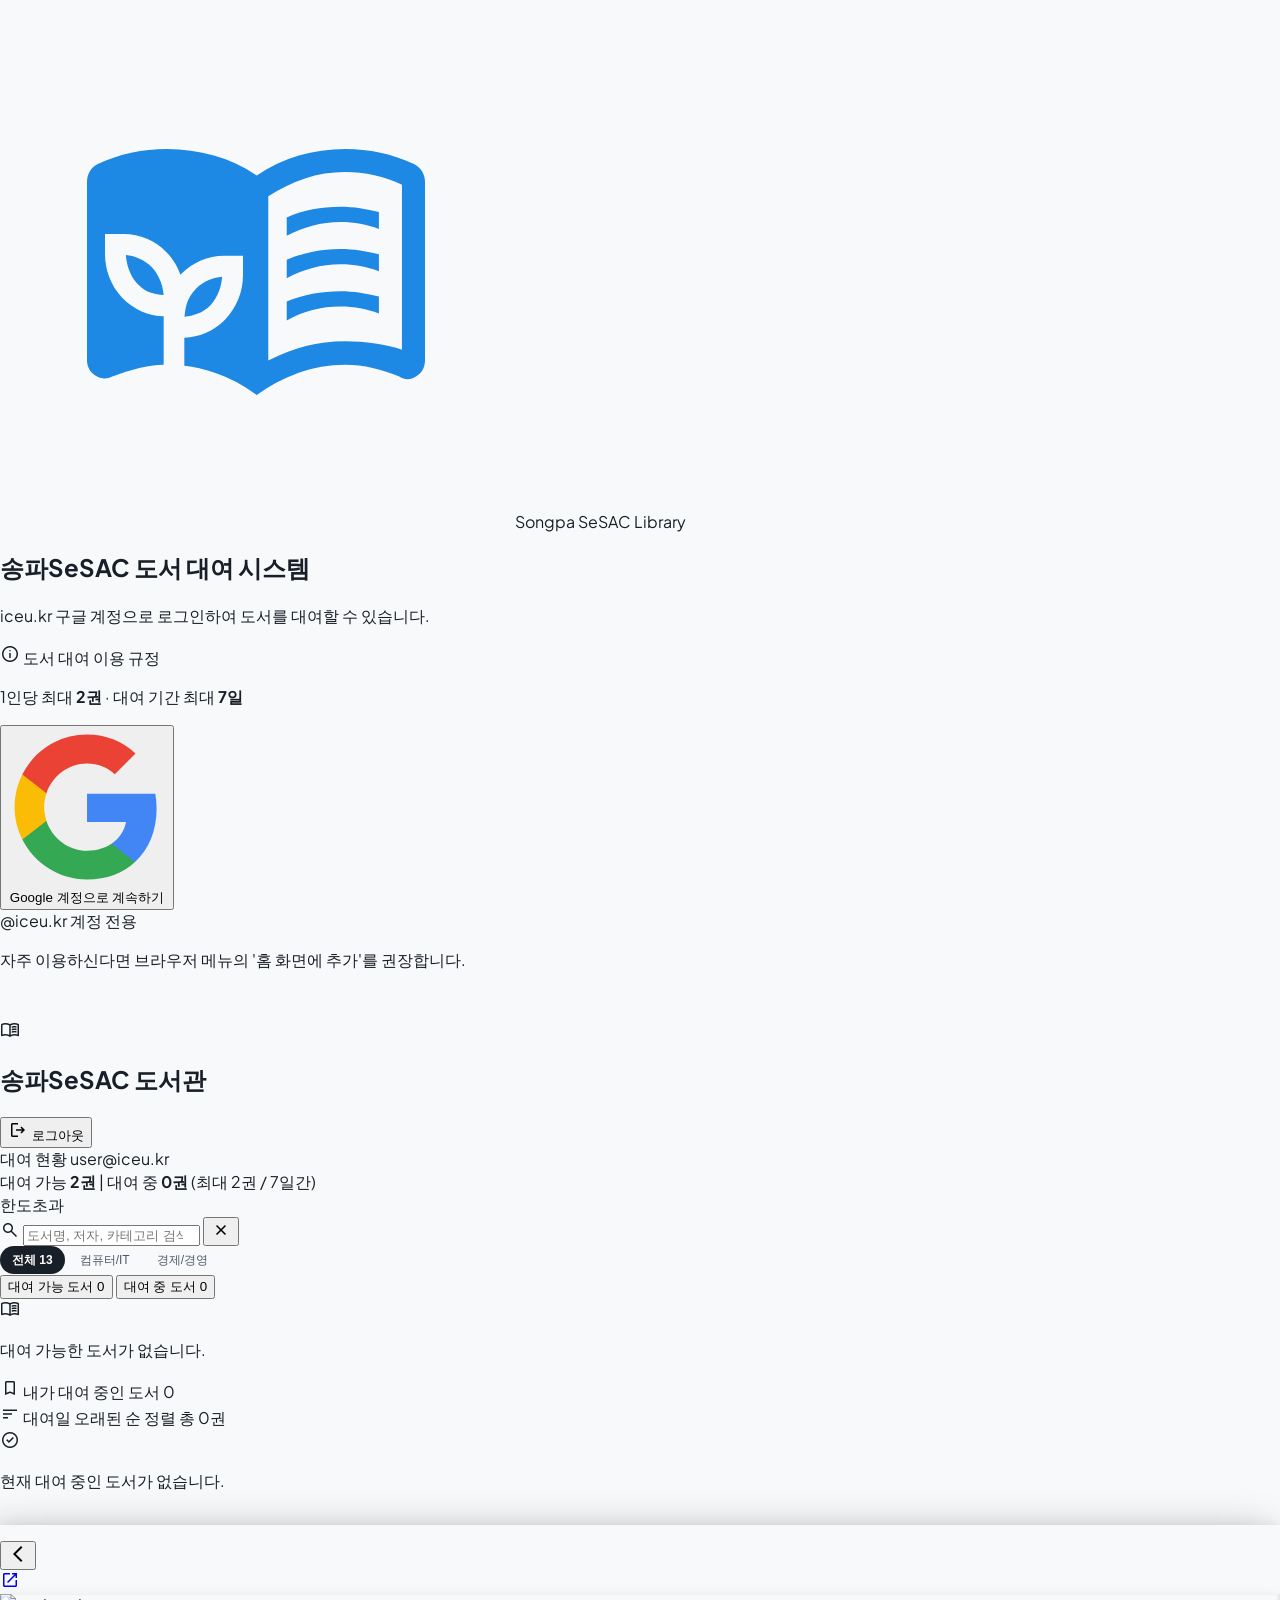
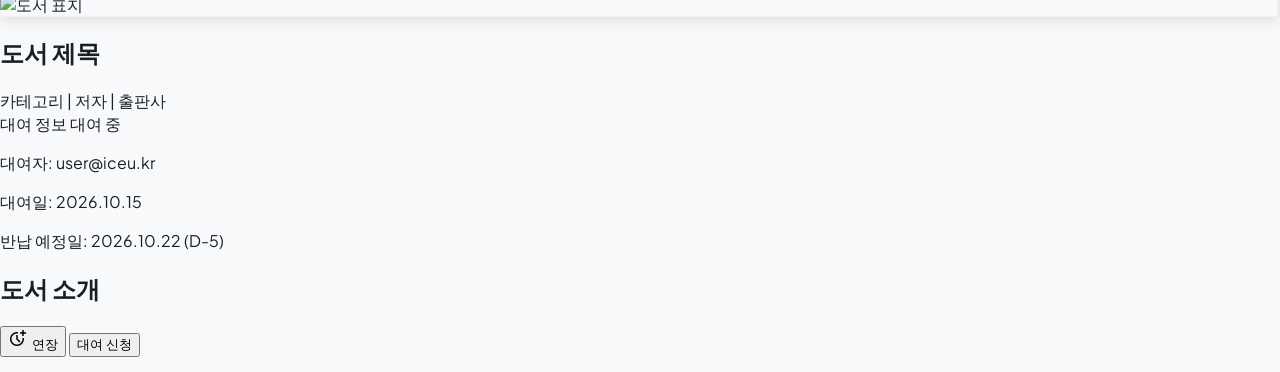
==== commit f42dda3f: "책 추가" ====
--- a/index.html
+++ b/index.html
@@ -74,7 +74,7 @@
   </script>
 
   <!-- Custom Styles -->
-  <link rel="stylesheet" href="./styles.css?v=9">
+  <link rel="stylesheet" href="./styles.css?v=10">
 
   <!-- Firebase SDKs (Compat for Zero-build Browser PWA) -->
   <script src="https://www.gstatic.com/firebasejs/10.12.0/firebase-app-compat.js"></script>
@@ -270,7 +270,8 @@
     <!-- ========================================== -->
     <!-- 3. BOOK DETAIL SCREEN (도서 상세 화면 - design_guide/book_info) -->
     <!-- ========================================== -->
-    <section id="bookDetailView" class="fixed inset-0 max-w-md mx-auto z-30 flex flex-col bg-white overflow-hidden shadow-2xl hidden">
+    <div id="detailBackdrop" class="hidden"></div>
+    <section id="bookDetailView" class="fixed inset-0 max-w-md mx-auto z-40 flex flex-col bg-white overflow-hidden shadow-2xl hidden">
       <!-- 1. Scrollable Content Area: 책 표지, 제목, 도서 소개 등 전체 내용 스크롤 -->
       <div id="detailScrollContainer" class="flex-1 min-h-0 overflow-y-auto overscroll-contain">
         <!-- Top Hero & Blur Background -->
--- a/styles.css
+++ b/styles.css
@@ -164,17 +164,37 @@
 
 /* 도서 상세 화면 스와이프 제스처 최적화 */
 #bookDetailView {
-  will-change: transform, opacity;
+  will-change: transform;
   -webkit-backface-visibility: hidden;
   backface-visibility: hidden;
   -webkit-transform: translate3d(0, 0, 0);
   transform: translate3d(0, 0, 0);
-  touch-action: pan-y;
+  touch-action: manipulation;
   overscroll-behavior-x: none;
+  -webkit-user-select: none;
+  user-select: none;
+  box-shadow: -10px 0 35px rgba(0, 0, 0, 0.18), 0 0 15px rgba(0, 0, 0, 0.08);
+}
+
+#bookDetailView img {
+  -webkit-user-drag: none;
+  user-select: none;
+  -webkit-user-select: none;
 }
 
 #detailScrollContainer {
-  touch-action: pan-y;
   overscroll-behavior-x: none;
   -webkit-overflow-scrolling: touch;
 }
+
+/* 도서 상세 화면 뒤 딤(배경 어둡게) 오버레이 */
+#detailBackdrop {
+  position: fixed;
+  inset: 0;
+  background-color: rgba(0, 0, 0, 0.45);
+  z-index: 35;
+  pointer-events: none;
+  transition: opacity 0.24s ease-out;
+  opacity: 0;
+}
+
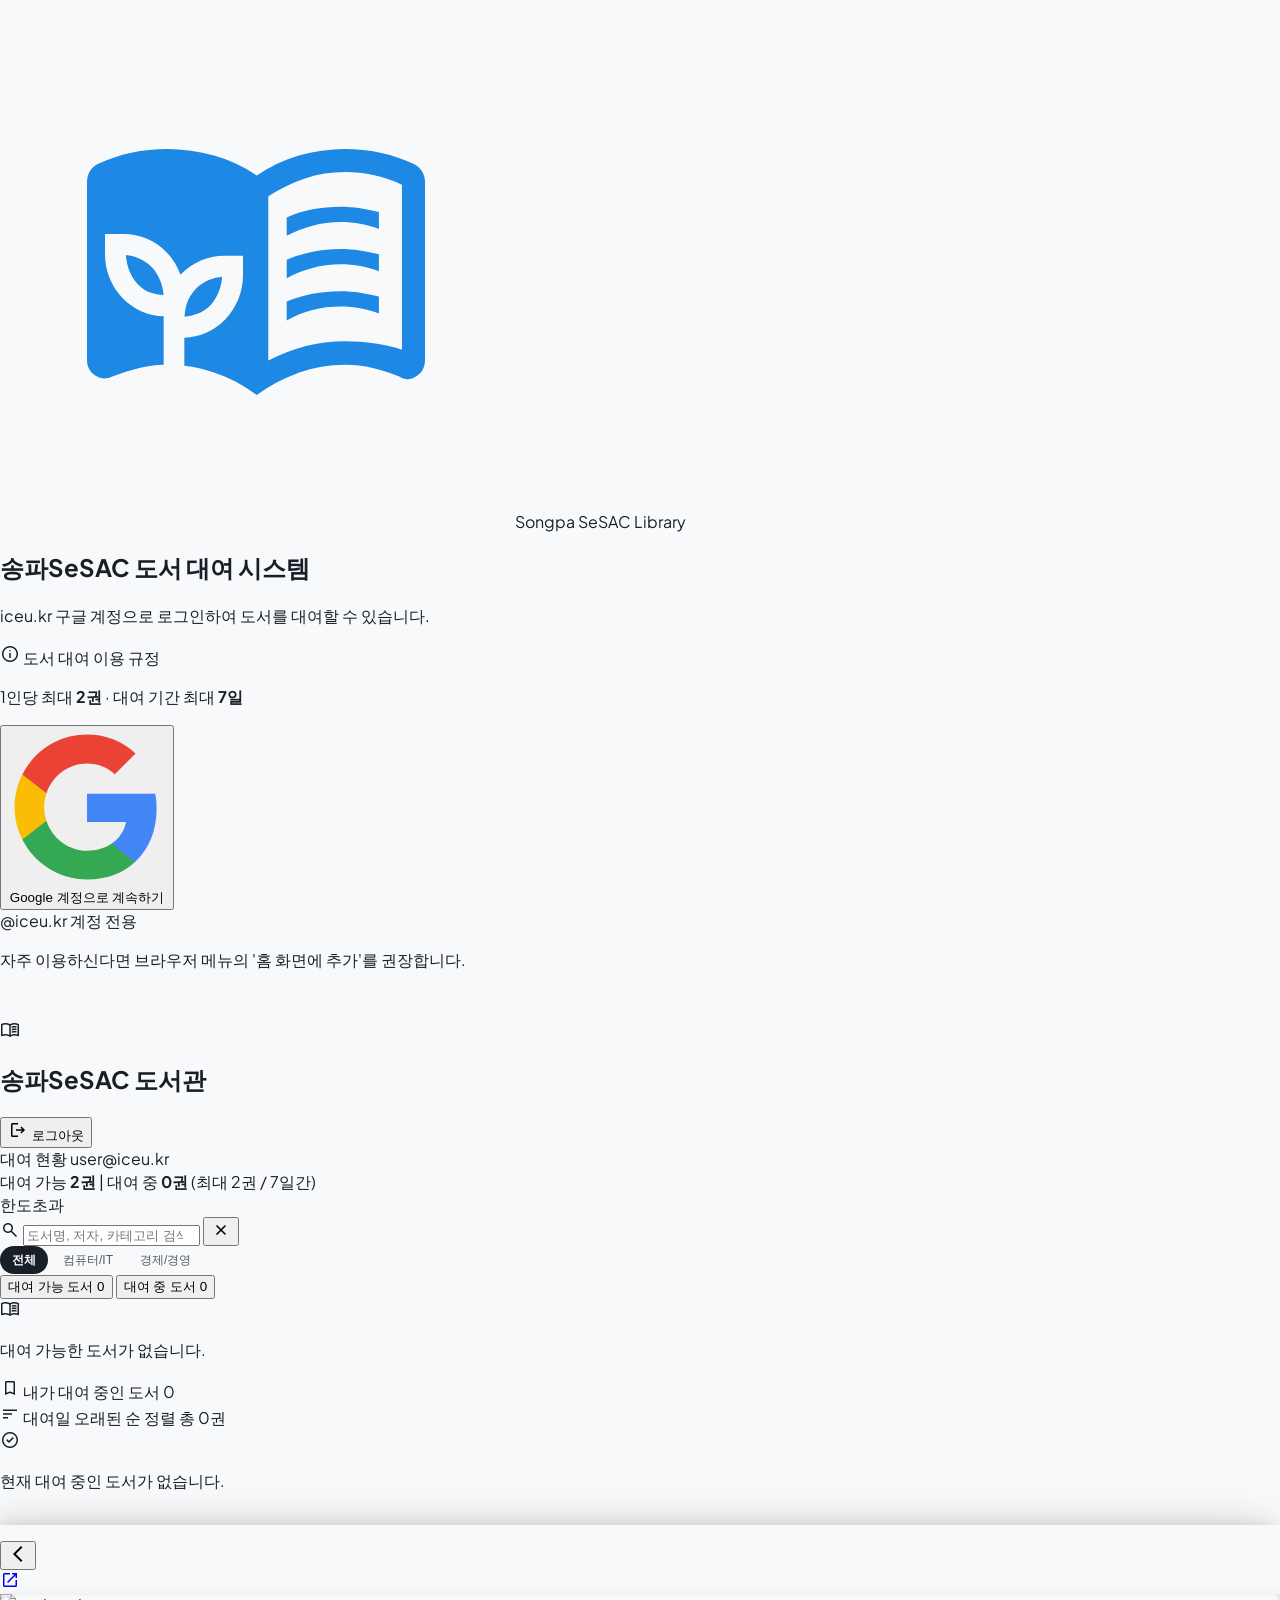
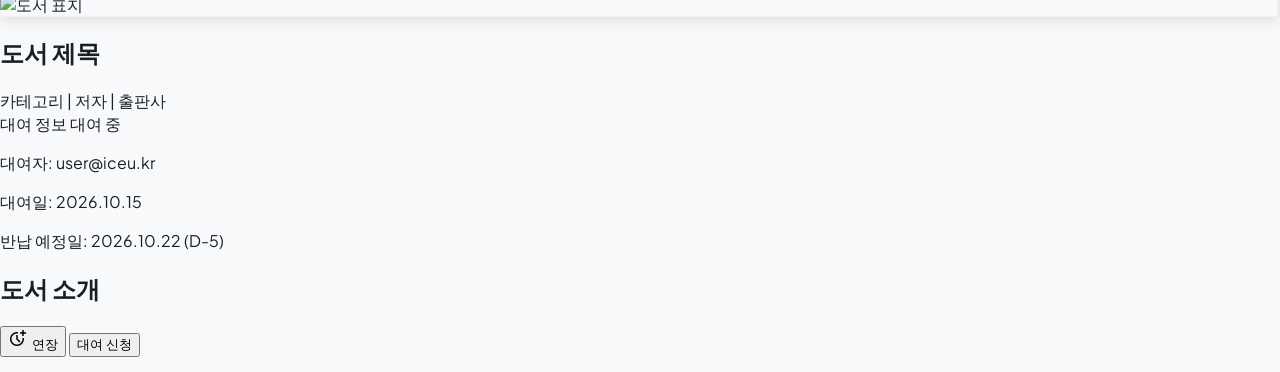
==== commit e157a73a: "책 추가 대응" ====
--- a/index.html
+++ b/index.html
@@ -199,7 +199,7 @@
 
         <!-- 4. Category Filter Chips -->
         <div class="flex items-center gap-1.5 overflow-x-auto no-scrollbar px-4 py-1.5">
-          <button class="category-chip active" data-category="ALL" type="button">전체 13</button>
+          <button class="category-chip active" data-category="ALL" type="button">전체</button>
           <button class="category-chip" data-category="컴퓨터/IT" type="button">컴퓨터/IT</button>
           <button class="category-chip" data-category="경제/경영" type="button">경제/경영</button>
         </div>
@@ -542,13 +542,14 @@
 
   <!-- Application Logic Modules -->
   <script src="./firebase-config.js?v=6" onerror="if(!window.libraryBackend){var s=document.createElement('script');s.src='./firebase-config.example.js?v=6';document.body.appendChild(s);}"></script>
-  <script src="./app.js?v=12"></script>
+  <script src="./app.js?v=13"></script>
 
   <!-- Service Worker Registration -->
   <script>
     if ('serviceWorker' in navigator) {
       window.addEventListener('load', () => {
         navigator.serviceWorker.register('./sw.js').then((reg) => {
+          reg.update();
           console.log('✅ SeSAC PWA ServiceWorker 등록 완료:', reg.scope);
         }).catch((err) => {
           console.warn('ServiceWorker 등록 실패:', err);
